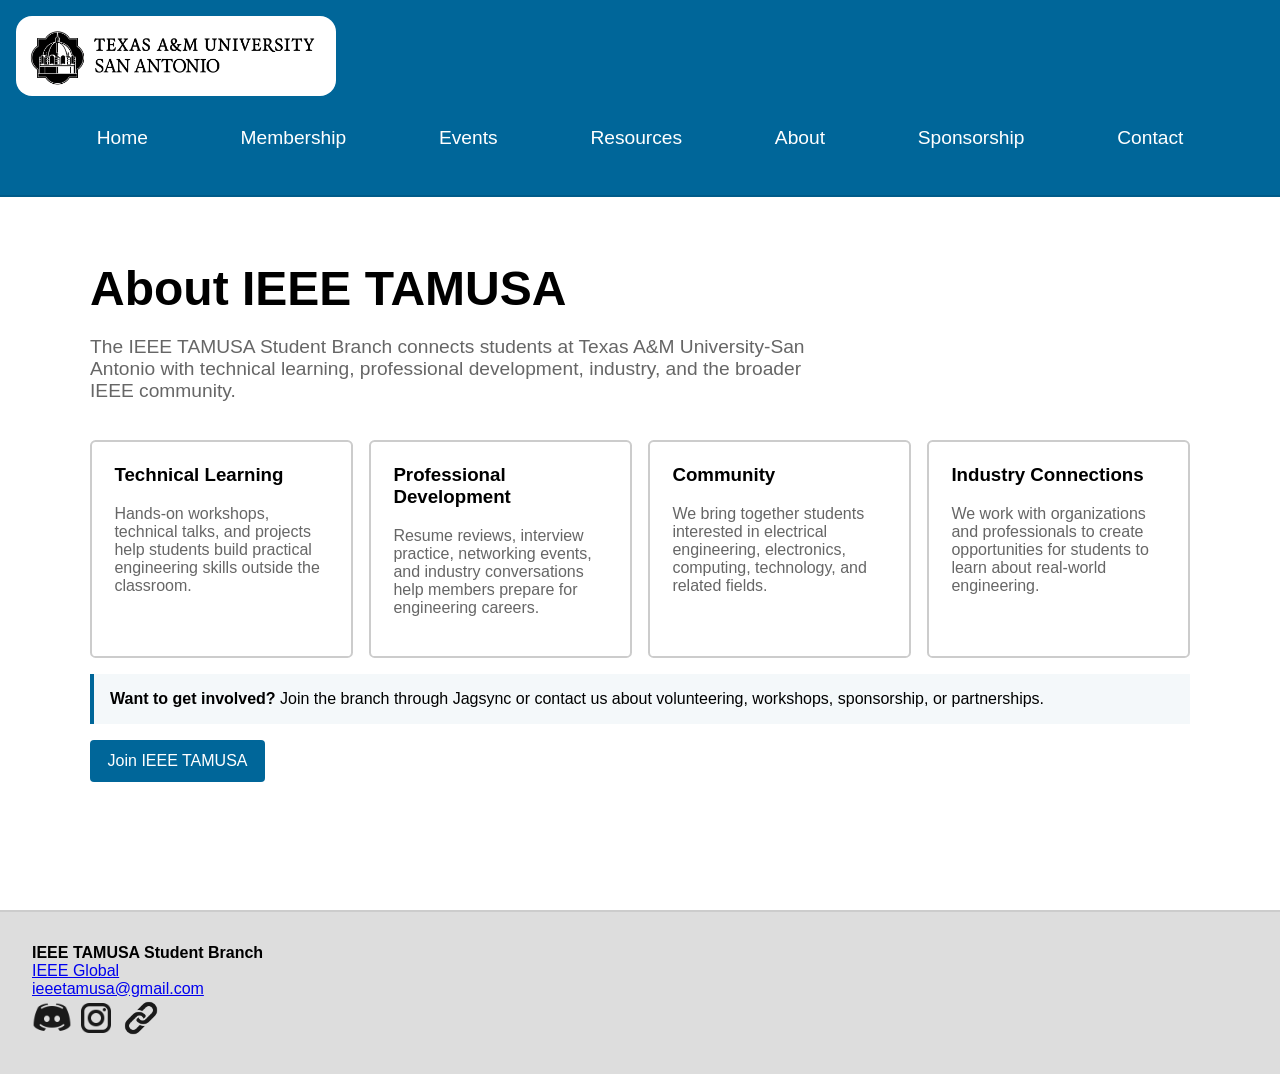
==== About/index.html @ 38035937 "Add files via upload" ====
<!DOCTYPE html>
<html lang="en-US">
<head>
<meta charset="UTF-8">
<meta name="description" content="About - IEEE TAMUSA Student Branch">
<meta name="viewport" content="width=device-width, initial-scale=1.0">
<meta name="theme-color" content="white">
<title>About | IEEE TAMUSA</title>
<link rel="icon" href="/cropped-tamusa_bb_Logo-Black-32x32.png">
<link href="/style.css" rel="stylesheet" type="text/css">

</head>
<body>
<div class="banner">
<a href="/"><img class="logo" src="/001_TAMUSA-Logo_Updated_Horizontal-Black.png" alt="Texas A&M University-San Antonio"></a>
<div class="links"><a class="banner-link" href="/">Home</a>
<a class="banner-link" href="/Membership">Membership</a>
<a class="banner-link" href="/Events">Events</a>
<a class="banner-link" href="/Resources">Resources</a>
<a class="banner-link" href="/About">About</a>
<a class="banner-link" href="/Sponsorship">Sponsorship</a>
<a class="banner-link" href="/Contact">Contact</a></div>
</div>
<main class="page">
<h1>About IEEE TAMUSA</h1>
<p class="page-intro">The IEEE TAMUSA Student Branch connects students at Texas A&amp;M University-San Antonio with technical learning, professional development, industry, and the broader IEEE community.</p>
<div class="card-grid">
<div class="card"><h3>Technical Learning</h3><p>Hands-on workshops, technical talks, and projects help students build practical engineering skills outside the classroom.</p></div>
<div class="card"><h3>Professional Development</h3><p>Resume reviews, interview practice, networking events, and industry conversations help members prepare for engineering careers.</p></div>
<div class="card"><h3>Community</h3><p>We bring together students interested in electrical engineering, electronics, computing, technology, and related fields.</p></div>
<div class="card"><h3>Industry Connections</h3><p>We work with organizations and professionals to create opportunities for students to learn about real-world engineering.</p></div>
</div>
<div class="notice"><strong>Want to get involved?</strong> Join the branch through Jagsync or contact us about volunteering, workshops, sponsorship, or partnerships.</div>
<a class="button" href="/Membership">Join IEEE TAMUSA</a>
</main>
<div class="footer">
    <b>IEEE TAMUSA Student Branch</b><br>
    <a href="https://ieee.org" target="_blank" rel="noopener">IEEE Global</a><br>
    <a href="mailto:ieeetamusa@gmail.com">ieeetamusa@gmail.com</a>
    <div class="socials">
      <a href="https://discord.gg/X2ucbghawh" target="_blank" rel="noopener"><img width="40px" src="/discord.png" alt="Discord"></a>
      <a href="https://www.instagram.com/ieee.tamusa?stkn=cTlqdnpnZnIweW16" target="_blank" rel="noopener"><img width="40px" src="/instagram.png" alt="Instagram"></a>
      <a href="https://jagsync.tamusa.edu/organization/ieee" target="_blank" rel="noopener"><img width="40px" src="/link.png" alt="Jagsync"></a>
    </div>
  </div>

</body></html>
---- style.css ----
/* CSS WRITTEN BY ALEXANDRO RODRIGUEZ SEP 10 2026 */
body {
  margin: 0px;
  font-family: sans-serif;
}
/* CSS FOR THE BANNER */
.banner {
  background: #069;
  padding:1em;
  border-bottom: solid #005b89 2px;
}
.logo {
  max-height: 5em;
  border-radius: 1em;
  background:white;
  float:left;
}
.logo-IEEE {
  height: 2.3em;
  border-radius: .25em;
  background:white;
  padding: .25em;
  float:right;
}
.links {
  text-align:left;
}
.banner-link {
  text-align:center;
  display: inline-block;
  padding: 1.6em 2.3em;
  color: #ffffff;
  font-size:1.2em;
  text-decoration:none;
}
.banner-link:hover {
  text-decoration:underline;
}

/* CSS FOR THE CONTENT */
.title {
  text-align: center;
  margin: 7em 7em 5em;
}
h1 {
  font-size:3em;
}
p {
  color: #666;
  font-size: 1.2em;
}
h2 {
  font-size:2em;
}
.join-button, .RSVP {
  padding:.7em;
  text-align:center;
  border-radius:.25em;
  background: #069;
  color:white;
  display: inline-block;
  margin-top:2em;
  text-decoration:none;
}
.join-button:hover, .RSVP:hover {
  background: #0077b3;
}
.social-content {
  margin-top:5em;
}
.sC {
  display:inline-block;
  padding: 1em;
  border: 2px solid #CCC;
  border-radius:.25em;
  color: #666;
}
.sCT {
  color: #069;
  text-decoration:none;
  font-weight:bold;
}
.sCT:hover {
  color: #0077b3;
}
.description {
  margin: 3em 3em 1em;
  border: solid 2px #CCC;
  border-radius: .25em;
  padding:1em 3em;
}
/* FOOTER */
.footer {
  padding:2em;
  background: #DDD;
  border-top: solid #CCCCCC 2px;
}
a.footer {
  color: #111;
}
.socials {

}
/* MEMBERSHIP CONTENT */
.membership {
  text-align:center;
  margin: 12em 0px 15em;
}
.membership-button {
  display:inline-block;
  border: solid 2px #CCC;
  padding:2em; 
}
.mT, .mTA {
  border-radius: .25em;
  background: #069;
  color: white;
  padding:1em;
  text-decoration: none;
}
.mTA {
  background: white;
  color:#666;
  border:solid #CCC 1px;
}
.mT:hover {
  background: #0077b3;
}
.mTA:hover {
  background: #DDD;
}
/* CSS FOR EVENTS PAGE */
.upcoming-events {
  margin:5em 2em 20em;
}
.uET {
  font-size:2em;
  margin:2em 0px;
}
.event-container {
  border: solid 2px #CCC;
  border-radius: .25em;
  padding: 2em;
  max-width: 26em;
  display:inline-block;
}
.RSVP {
  margin:0px;
  display:block;
}
.eT {
  font-weight: bold;
}
.eD {
  color: #666;
}
@media only screen and (max-width: 1317px) {
  .links {
    margin-top: 5em;
    text-align: center;
  }
}
@media only screen and (max-width: 865px) {
  .links {
     margin-top: 3em;
  }
  .logo {
    max-height: 2.8em;
  }
  .banner-link {
    padding: .2em .4em;
    font-size: 1em;
  }
  h1 {
   font-size:2em;
  }
  .title {
     margin:5em 0em;
   }
}

/* SITE EXTENSIONS */
.page {
  max-width: 1100px;
  margin: 4em auto 8em;
  padding: 0 1.25em;
}
.page h1 { margin-bottom: .35em; }
.page-intro { max-width: 760px; margin-bottom: 2em; }
.card-grid {
  display: grid;
  grid-template-columns: repeat(auto-fit, minmax(240px, 1fr));
  gap: 1em;
}
.card, .form-card {
  border: 2px solid #CCC;
  border-radius: .35em;
  padding: 1.4em;
  background: #fff;
}
.card h3 { margin-top: 0; }
.card p { font-size: 1em; }
.button, button {
  display: inline-block;
  border: 0;
  border-radius: .25em;
  background: #069;
  color: white;
  padding: .75em 1.1em;
  text-decoration: none;
  cursor: pointer;
  font-size: 1em;
}
.button:hover, button:hover { background: #0077b3; }
.button.secondary { background: #555; }
.form-card { max-width: 760px; margin: 0 auto; }
.form-row { margin-bottom: 1em; }
.form-row label { display:block; font-weight:bold; margin-bottom:.35em; }
.form-row input, .form-row textarea, .form-row select {
  width:100%; box-sizing:border-box; padding:.75em; border:1px solid #bbb;
  border-radius:.25em; font:inherit;
}
.form-row textarea { min-height: 150px; resize: vertical; }
.form-status { margin-top:1em; padding:.75em; border-radius:.25em; }
.form-status.success { background:#e8f5e9; color:#205522; }
.form-status.error { background:#ffebee; color:#7f1d1d; }
.event-list { display:grid; gap:1em; }
.event-card { border:2px solid #CCC; border-radius:.35em; padding:1.25em; }
.event-card .eT { font-size:1.2em; margin-bottom:.4em; }
.event-meta { color:#666; margin:.3em 0; }
.admin-nav { display:flex; gap:.5em; flex-wrap:wrap; margin-bottom:1.5em; }
table.admin-table { width:100%; border-collapse:collapse; }
.admin-table th,.admin-table td { border:1px solid #ccc; padding:.6em; text-align:left; vertical-align:top; }
.notice { padding:1em; border-left:4px solid #069; background:#f4f8fa; margin:1em 0; }
.honeypot { position:absolute; left:-10000px; width:1px; height:1px; overflow:hidden; }
@media only screen and (max-width: 865px) {
  .page { margin-top:3em; }
  .form-card { padding:1em; }
  table.admin-table { font-size:.9em; }
}
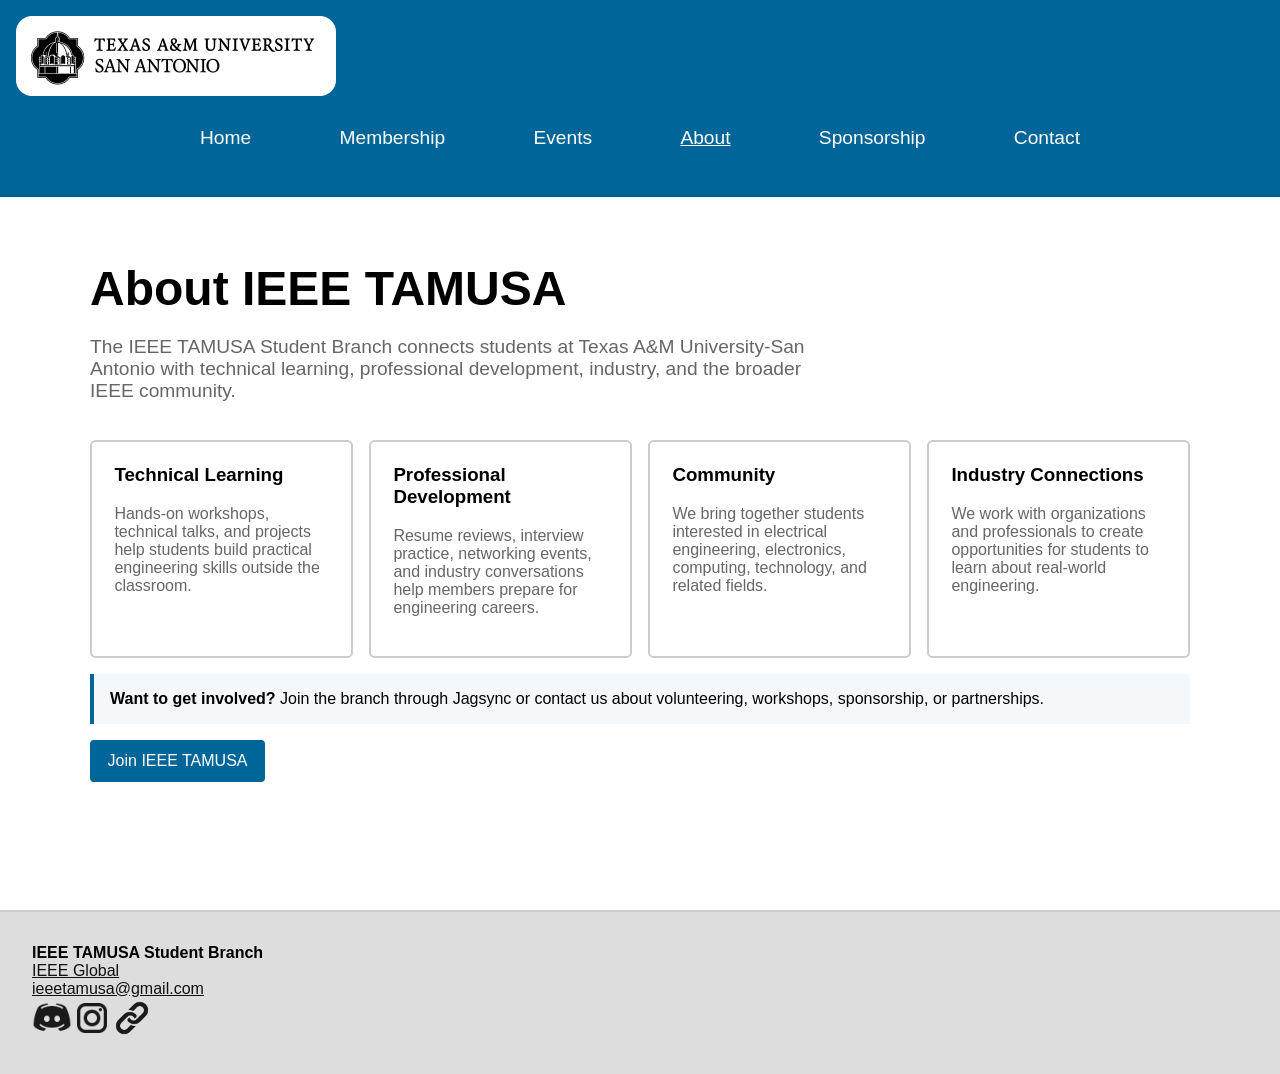
==== commit c1a3835c: "Merge 0fbf3010fd189fe569432f0ef6e6f124ad146884 into 40f305a595db4216a5a930b96a775f88a40eaa76" ====
--- a/About/index.html
+++ b/About/index.html
@@ -2,26 +2,19 @@
 <html lang="en-US">
 <head>
 <meta charset="UTF-8">
-<meta name="description" content="About - IEEE TAMUSA Student Branch">
 <meta name="viewport" content="width=device-width, initial-scale=1.0">
-<meta name="theme-color" content="white">
 <title>About | IEEE TAMUSA</title>
+<meta name="description" content="Learn about the IEEE student branch at Texas A&M University-San Antonio: technical workshops, professional development, and industry connections.">
+<meta property="og:title" content="About | IEEE TAMUSA">
+<meta property="og:description" content="Learn about the IEEE student branch at Texas A&M University-San Antonio: technical workshops, professional development, and industry connections.">
+<meta property="og:site_name" content="IEEE TAMUSA">
 <link rel="icon" href="/cropped-tamusa_bb_Logo-Black-32x32.png">
-<link href="/style.css" rel="stylesheet" type="text/css">
-
+<link rel="stylesheet" href="/style.css">
+<script src="/site.js" defer></script>
 </head>
 <body>
-<div class="banner">
-<a href="/"><img class="logo" src="/001_TAMUSA-Logo_Updated_Horizontal-Black.png" alt="Texas A&M University-San Antonio"></a>
-<div class="links"><a class="banner-link" href="/">Home</a>
-<a class="banner-link" href="/Membership">Membership</a>
-<a class="banner-link" href="/Events">Events</a>
-<a class="banner-link" href="/Resources">Resources</a>
-<a class="banner-link" href="/About">About</a>
-<a class="banner-link" href="/Sponsorship">Sponsorship</a>
-<a class="banner-link" href="/Contact">Contact</a></div>
-</div>
-<main class="page">
+<header id="site-header" class="banner"></header>
+<main id="main" class="page">
 <h1>About IEEE TAMUSA</h1>
 <p class="page-intro">The IEEE TAMUSA Student Branch connects students at Texas A&amp;M University-San Antonio with technical learning, professional development, industry, and the broader IEEE community.</p>
 <div class="card-grid">
@@ -33,15 +26,6 @@
 <div class="notice"><strong>Want to get involved?</strong> Join the branch through Jagsync or contact us about volunteering, workshops, sponsorship, or partnerships.</div>
 <a class="button" href="/Membership">Join IEEE TAMUSA</a>
 </main>
-<div class="footer">
-    <b>IEEE TAMUSA Student Branch</b><br>
-    <a href="https://ieee.org" target="_blank" rel="noopener">IEEE Global</a><br>
-    <a href="mailto:ieeetamusa@gmail.com">ieeetamusa@gmail.com</a>
-    <div class="socials">
-      <a href="https://discord.gg/X2ucbghawh" target="_blank" rel="noopener"><img width="40px" src="/discord.png" alt="Discord"></a>
-      <a href="https://www.instagram.com/ieee.tamusa?stkn=cTlqdnpnZnIweW16" target="_blank" rel="noopener"><img width="40px" src="/instagram.png" alt="Instagram"></a>
-      <a href="https://jagsync.tamusa.edu/organization/ieee" target="_blank" rel="noopener"><img width="40px" src="/link.png" alt="Jagsync"></a>
-    </div>
-  </div>
+<footer id="site-footer" class="footer"></footer>
 
-</body></html>+</body></html>
--- a/style.css
+++ b/style.css
@@ -1,40 +1,59 @@
 /* CSS WRITTEN BY ALEXANDRO RODRIGUEZ SEP 10 2026 */
+:root {
+  --blue: #069;
+  --blue-hover: #0077b3;
+  --blue-dark: #005b89;
+  --text-muted: #666;
+  --border: #CCC;
+  --footer-bg: #DDD;
+}
 body {
-  margin: 0px;
+  margin: 0;
   font-family: sans-serif;
 }
+:focus-visible {
+  outline: 3px solid var(--blue-hover);
+  outline-offset: 2px;
+}
+.skip-link {
+  position: absolute;
+  left: -10000px;
+}
+.skip-link:focus {
+  left: 1em;
+  top: 1em;
+  background: white;
+  padding: .5em 1em;
+  z-index: 10;
+}
+
 /* CSS FOR THE BANNER */
 .banner {
-  background: #069;
-  padding:1em;
-  border-bottom: solid #005b89 2px;
+  display: flow-root;
+  min-height: 5em; /* reserves space while site.js fills it in */
+  background: var(--blue);
+  padding: 1em;
+  border-bottom: solid var(--blue-dark) 2px;
 }
 .logo {
   max-height: 5em;
   border-radius: 1em;
-  background:white;
-  float:left;
-}
-.logo-IEEE {
-  height: 2.3em;
-  border-radius: .25em;
-  background:white;
-  padding: .25em;
-  float:right;
+  background: white;
+  float: left;
 }
 .links {
-  text-align:left;
+  text-align: left;
 }
 .banner-link {
-  text-align:center;
+  text-align: center;
   display: inline-block;
   padding: 1.6em 2.3em;
   color: #ffffff;
-  font-size:1.2em;
-  text-decoration:none;
-}
-.banner-link:hover {
-  text-decoration:underline;
+  font-size: 1.2em;
+  text-decoration: none;
+}
+.banner-link:hover, .banner-link[aria-current="page"] {
+  text-decoration: underline;
 }
 
 /* CSS FOR THE CONTENT */
@@ -43,140 +62,107 @@
   margin: 7em 7em 5em;
 }
 h1 {
-  font-size:3em;
-}
-p {
-  color: #666;
+  font-size: 3em;
+}
+p, li {
+  color: var(--text-muted);
   font-size: 1.2em;
 }
 h2 {
-  font-size:2em;
-}
-.join-button, .RSVP {
-  padding:.7em;
-  text-align:center;
-  border-radius:.25em;
-  background: #069;
-  color:white;
-  display: inline-block;
-  margin-top:2em;
-  text-decoration:none;
-}
-.join-button:hover, .RSVP:hover {
-  background: #0077b3;
+  font-size: 2em;
+}
+.join-button {
+  padding: .7em;
+  text-align: center;
+  border-radius: .25em;
+  background: var(--blue);
+  color: white;
+  display: inline-block;
+  margin-top: 2em;
+  text-decoration: none;
+}
+.join-button:hover {
+  background: var(--blue-hover);
 }
 .social-content {
-  margin-top:5em;
+  margin-top: 5em;
 }
 .sC {
-  display:inline-block;
+  display: inline-flex;
+  flex-direction: column;
+  align-items: center;
+  gap: .5em;
   padding: 1em;
-  border: 2px solid #CCC;
-  border-radius:.25em;
-  color: #666;
+  border: 2px solid var(--border);
+  border-radius: .25em;
+  color: var(--text-muted);
+  text-decoration: none;
 }
 .sCT {
-  color: #069;
-  text-decoration:none;
-  font-weight:bold;
-}
-.sCT:hover {
-  color: #0077b3;
+  color: var(--blue);
+  font-weight: bold;
+}
+.sC:hover .sCT {
+  color: var(--blue-hover);
 }
 .description {
   margin: 3em 3em 1em;
-  border: solid 2px #CCC;
-  border-radius: .25em;
-  padding:1em 3em;
-}
+  border: solid 2px var(--border);
+  border-radius: .25em;
+  padding: 1em 3em;
+}
+.description ul {
+  display: inline-block;
+  text-align: left;
+}
+
 /* FOOTER */
 .footer {
-  padding:2em;
-  background: #DDD;
-  border-top: solid #CCCCCC 2px;
-}
-a.footer {
+  padding: 2em;
+  background: var(--footer-bg);
+  border-top: solid var(--border) 2px;
+}
+.footer a {
   color: #111;
 }
-.socials {
-
-}
+
 /* MEMBERSHIP CONTENT */
 .membership {
-  text-align:center;
-  margin: 12em 0px 15em;
+  text-align: center;
+  margin: 12em 0 15em;
 }
 .membership-button {
-  display:inline-block;
-  border: solid 2px #CCC;
-  padding:2em; 
+  display: inline-block;
+  vertical-align: top;
+  border: solid 2px var(--border);
+  padding: 2em;
+}
+.membership-button ul {
+  list-style: none;
+  padding: 0;
+  margin: 2.5em 0 0;
+}
+.membership-button li {
+  font-size: 1em;
+  color: inherit;
 }
 .mT, .mTA {
   border-radius: .25em;
-  background: #069;
+  background: var(--blue);
   color: white;
-  padding:1em;
+  padding: 1em;
   text-decoration: none;
 }
 .mTA {
   background: white;
-  color:#666;
-  border:solid #CCC 1px;
+  color: var(--text-muted);
+  border: solid var(--border) 1px;
 }
 .mT:hover {
-  background: #0077b3;
+  background: var(--blue-hover);
 }
 .mTA:hover {
-  background: #DDD;
-}
-/* CSS FOR EVENTS PAGE */
-.upcoming-events {
-  margin:5em 2em 20em;
-}
-.uET {
-  font-size:2em;
-  margin:2em 0px;
-}
-.event-container {
-  border: solid 2px #CCC;
-  border-radius: .25em;
-  padding: 2em;
-  max-width: 26em;
-  display:inline-block;
-}
-.RSVP {
-  margin:0px;
-  display:block;
-}
-.eT {
-  font-weight: bold;
-}
-.eD {
-  color: #666;
-}
-@media only screen and (max-width: 1317px) {
-  .links {
-    margin-top: 5em;
-    text-align: center;
-  }
-}
-@media only screen and (max-width: 865px) {
-  .links {
-     margin-top: 3em;
-  }
-  .logo {
-    max-height: 2.8em;
-  }
-  .banner-link {
-    padding: .2em .4em;
-    font-size: 1em;
-  }
-  h1 {
-   font-size:2em;
-  }
-  .title {
-     margin:5em 0em;
-   }
+  background: var(--footer-bg);
 }
 
 /* SITE EXTENSIONS */
@@ -193,7 +179,7 @@
   gap: 1em;
 }
 .card, .form-card {
-  border: 2px solid #CCC;
+  border: 2px solid var(--border);
   border-radius: .35em;
   padding: 1.4em;
   background: #fff;
@@ -204,37 +190,55 @@
   display: inline-block;
   border: 0;
   border-radius: .25em;
-  background: #069;
+  background: var(--blue);
   color: white;
   padding: .75em 1.1em;
   text-decoration: none;
   cursor: pointer;
   font-size: 1em;
 }
-.button:hover, button:hover { background: #0077b3; }
+.button:hover, button:hover { background: var(--blue-hover); }
 .button.secondary { background: #555; }
 .form-card { max-width: 760px; margin: 0 auto; }
+.form-card-left { margin: 0 0 2em; }
 .form-row { margin-bottom: 1em; }
-.form-row label { display:block; font-weight:bold; margin-bottom:.35em; }
+.form-row label { display: block; font-weight: bold; margin-bottom: .35em; }
 .form-row input, .form-row textarea, .form-row select {
-  width:100%; box-sizing:border-box; padding:.75em; border:1px solid #bbb;
-  border-radius:.25em; font:inherit;
+  width: 100%; box-sizing: border-box; padding: .75em; border: 1px solid #bbb;
+  border-radius: .25em; font: inherit;
 }
 .form-row textarea { min-height: 150px; resize: vertical; }
-.form-status { margin-top:1em; padding:.75em; border-radius:.25em; }
-.form-status.success { background:#e8f5e9; color:#205522; }
-.form-status.error { background:#ffebee; color:#7f1d1d; }
-.event-list { display:grid; gap:1em; }
-.event-card { border:2px solid #CCC; border-radius:.35em; padding:1.25em; }
-.event-card .eT { font-size:1.2em; margin-bottom:.4em; }
-.event-meta { color:#666; margin:.3em 0; }
-.admin-nav { display:flex; gap:.5em; flex-wrap:wrap; margin-bottom:1.5em; }
-table.admin-table { width:100%; border-collapse:collapse; }
-.admin-table th,.admin-table td { border:1px solid #ccc; padding:.6em; text-align:left; vertical-align:top; }
-.notice { padding:1em; border-left:4px solid #069; background:#f4f8fa; margin:1em 0; }
-.honeypot { position:absolute; left:-10000px; width:1px; height:1px; overflow:hidden; }
+.form-status { margin-top: 1em; padding: .75em; border-radius: .25em; }
+.form-status.success { background: #e8f5e9; color: #205522; }
+.form-status.error { background: #ffebee; color: #7f1d1d; }
+.event-list { display: grid; gap: 1em; }
+.event-card { border: 2px solid var(--border); border-radius: .35em; padding: 1.25em; }
+.event-card .eT { font-size: 1.2em; font-weight: bold; margin: 0 0 .4em; }
+.event-meta { color: var(--text-muted); margin: .3em 0; }
+.officer { text-align: center; }
+.officer img { border-radius: 50%; object-fit: cover; }
+.officer h2 { font-size: 1.2em; margin: .5em 0 .2em; }
+.officer-role { color: var(--blue); font-weight: bold; margin: 0 0 .5em; }
+.admin-nav { display: flex; gap: .5em; flex-wrap: wrap; margin-bottom: 1.5em; }
+.notice { padding: 1em; border-left: 4px solid var(--blue); background: #f4f8fa; margin: 1em 0; }
+.honeypot { position: absolute; left: -10000px; width: 1px; height: 1px; overflow: hidden; }
+
+@media only screen and (max-width: 1317px) {
+  .links {
+    margin-top: 5em;
+    text-align: center;
+  }
+}
 @media only screen and (max-width: 865px) {
-  .page { margin-top:3em; }
-  .form-card { padding:1em; }
-  table.admin-table { font-size:.9em; }
-}
+  .links { margin-top: 3em; }
+  .logo { max-height: 2.8em; }
+  .banner-link {
+    padding: .2em .4em;
+    font-size: 1em;
+  }
+  h1 { font-size: 2em; }
+  .title { margin: 5em 0; }
+  .description { margin: 2em 1em 1em; padding: 1em; }
+  .page { margin-top: 3em; }
+  .form-card { padding: 1em; }
+}
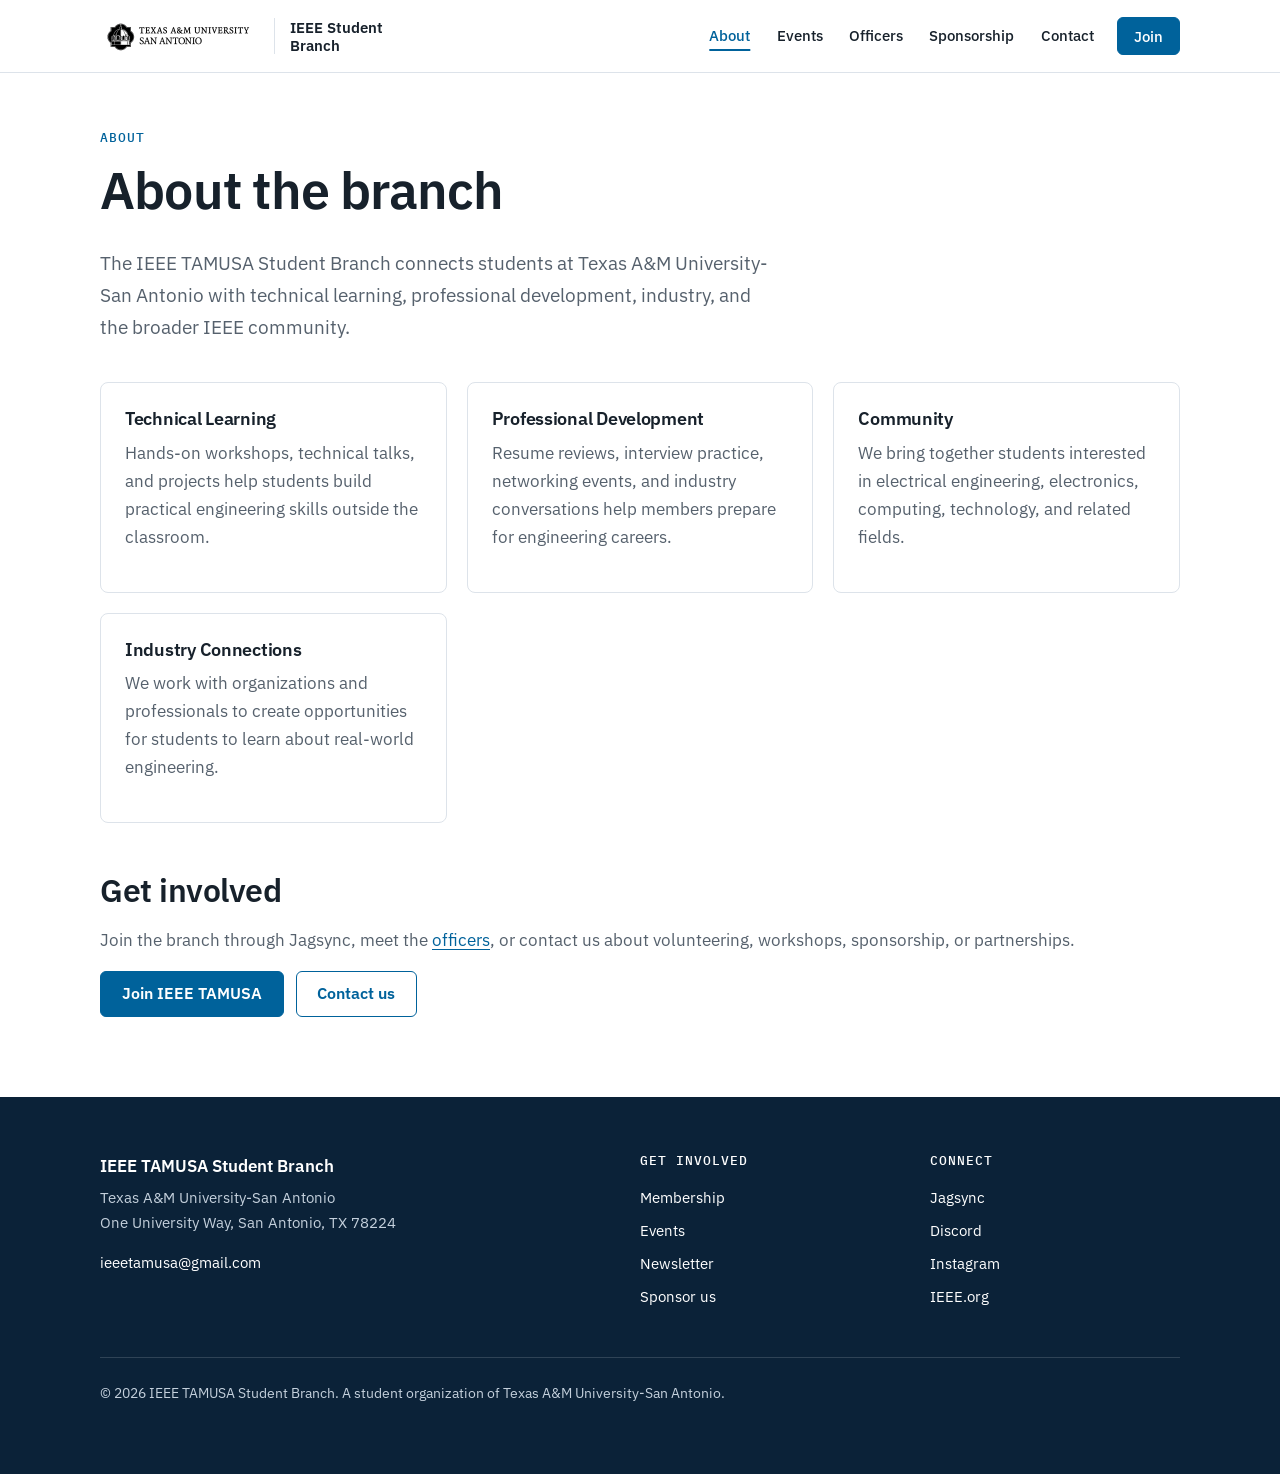
==== commit dc72f815: "Merge d355e2073ca55454812efee61d1658fa251cf1d2 into 40f305a595db4216a5a930b96a775f88a40eaa76" ====
--- a/About/index.html
+++ b/About/index.html
@@ -9,13 +9,17 @@
 <meta property="og:description" content="Learn about the IEEE student branch at Texas A&M University-San Antonio: technical workshops, professional development, and industry connections.">
 <meta property="og:site_name" content="IEEE TAMUSA">
 <link rel="icon" href="/cropped-tamusa_bb_Logo-Black-32x32.png">
+<link rel="preconnect" href="https://fonts.googleapis.com">
+<link rel="preconnect" href="https://fonts.gstatic.com" crossorigin>
+<link rel="stylesheet" href="https://fonts.googleapis.com/css2?family=IBM+Plex+Mono:wght@500&family=IBM+Plex+Sans:wght@400;500;600&display=swap">
 <link rel="stylesheet" href="/style.css">
 <script src="/site.js" defer></script>
 </head>
 <body>
-<header id="site-header" class="banner"></header>
+<header id="site-header" class="site-header"></header>
 <main id="main" class="page">
-<h1>About IEEE TAMUSA</h1>
+<p class="eyebrow">About</p>
+<h1>About the branch</h1>
 <p class="page-intro">The IEEE TAMUSA Student Branch connects students at Texas A&amp;M University-San Antonio with technical learning, professional development, industry, and the broader IEEE community.</p>
 <div class="card-grid">
 <div class="card"><h3>Technical Learning</h3><p>Hands-on workshops, technical talks, and projects help students build practical engineering skills outside the classroom.</p></div>
@@ -23,9 +27,10 @@
 <div class="card"><h3>Community</h3><p>We bring together students interested in electrical engineering, electronics, computing, technology, and related fields.</p></div>
 <div class="card"><h3>Industry Connections</h3><p>We work with organizations and professionals to create opportunities for students to learn about real-world engineering.</p></div>
 </div>
-<div class="notice"><strong>Want to get involved?</strong> Join the branch through Jagsync or contact us about volunteering, workshops, sponsorship, or partnerships.</div>
-<a class="button" href="/Membership">Join IEEE TAMUSA</a>
+<h2>Get involved</h2>
+<p class="muted">Join the branch through Jagsync, meet the <a href="/Officers">officers</a>, or contact us about volunteering, workshops, sponsorship, or partnerships.</p>
+<div class="button-row"><a class="button" href="/Membership">Join IEEE TAMUSA</a><a class="button secondary" href="/Contact">Contact us</a></div>
 </main>
-<footer id="site-footer" class="footer"></footer>
+<footer id="site-footer" class="site-footer"></footer>
 
 </body></html>
--- a/style.css
+++ b/style.css
@@ -1,244 +1,230 @@
-/* CSS WRITTEN BY ALEXANDRO RODRIGUEZ SEP 10 2026 */
+/* IEEE TAMUSA site styles. Original design by Alexandro Rodriguez (Sep 2026); refreshed Oct 2026. */
 :root {
-  --blue: #069;
-  --blue-hover: #0077b3;
-  --blue-dark: #005b89;
-  --text-muted: #666;
-  --border: #CCC;
-  --footer-bg: #DDD;
-}
+  --blue: #00629B;        /* IEEE blue */
+  --blue-hover: #004f7d;
+  --blue-tint: #e8f1f7;
+  --navy: #0b2238;
+  --ink: #17212b;
+  --muted: #56616d;
+  --line: #dde3ea;
+  --surface: #f6f8fa;
+  --radius: 8px;
+  --max: 1120px;
+  --sans: "IBM Plex Sans", system-ui, -apple-system, "Segoe UI", sans-serif;
+  --mono: "IBM Plex Mono", ui-monospace, Consolas, monospace;
+}
+
+/* ---------- Base ---------- */
+*, *::before, *::after { box-sizing: border-box; }
 body {
   margin: 0;
-  font-family: sans-serif;
-}
-:focus-visible {
-  outline: 3px solid var(--blue-hover);
-  outline-offset: 2px;
-}
-.skip-link {
-  position: absolute;
-  left: -10000px;
-}
-.skip-link:focus {
-  left: 1em;
-  top: 1em;
-  background: white;
-  padding: .5em 1em;
-  z-index: 10;
-}
-
-/* CSS FOR THE BANNER */
-.banner {
-  display: flow-root;
-  min-height: 5em; /* reserves space while site.js fills it in */
-  background: var(--blue);
-  padding: 1em;
-  border-bottom: solid var(--blue-dark) 2px;
-}
-.logo {
-  max-height: 5em;
-  border-radius: 1em;
-  background: white;
-  float: left;
-}
-.links {
-  text-align: left;
-}
-.banner-link {
-  text-align: center;
-  display: inline-block;
-  padding: 1.6em 2.3em;
-  color: #ffffff;
-  font-size: 1.2em;
-  text-decoration: none;
-}
-.banner-link:hover, .banner-link[aria-current="page"] {
-  text-decoration: underline;
-}
-
-/* CSS FOR THE CONTENT */
-.title {
-  text-align: center;
-  margin: 7em 7em 5em;
-}
-h1 {
-  font-size: 3em;
-}
-p, li {
-  color: var(--text-muted);
-  font-size: 1.2em;
-}
-h2 {
-  font-size: 2em;
-}
-.join-button {
-  padding: .7em;
-  text-align: center;
-  border-radius: .25em;
-  background: var(--blue);
-  color: white;
-  display: inline-block;
-  margin-top: 2em;
-  text-decoration: none;
-}
-.join-button:hover {
-  background: var(--blue-hover);
-}
-.social-content {
-  margin-top: 5em;
-}
-.sC {
-  display: inline-flex;
-  flex-direction: column;
-  align-items: center;
-  gap: .5em;
-  padding: 1em;
-  border: 2px solid var(--border);
-  border-radius: .25em;
-  color: var(--text-muted);
-  text-decoration: none;
-}
-.sCT {
+  font: 400 1.0625rem/1.65 var(--sans);
+  color: var(--ink);
+  background: #fff;
+}
+h1, h2, h3 { line-height: 1.2; letter-spacing: -0.015em; margin: 0 0 .5em; }
+h1 { font-size: clamp(2.1rem, 4.5vw, 3.25rem); font-weight: 600; }
+h2 { font-size: clamp(1.5rem, 2.8vw, 2rem); font-weight: 600; }
+h3 { font-size: 1.15rem; font-weight: 600; }
+p { margin: 0 0 1em; }
+a { color: var(--blue); text-underline-offset: .2em; }
+a:hover { color: var(--blue-hover); }
+img { max-width: 100%; height: auto; }
+:focus-visible { outline: 3px solid var(--blue); outline-offset: 2px; }
+.skip-link { position: absolute; left: -10000px; }
+.skip-link:focus { left: 1rem; top: 1rem; z-index: 20; background: #fff; padding: .5em 1em; }
+
+.container, .page { max-width: var(--max); margin: 0 auto; padding: 0 1.25rem; }
+.page { padding-top: 3.5rem; padding-bottom: 5rem; }
+.section { padding: 4.5rem 0; }
+.section-alt { background: var(--surface); border-block: 1px solid var(--line); }
+.eyebrow {
+  font: 500 .8rem/1.4 var(--mono);
+  letter-spacing: .08em;
+  text-transform: uppercase;
   color: var(--blue);
-  font-weight: bold;
-}
-.sC:hover .sCT {
-  color: var(--blue-hover);
-}
-.description {
-  margin: 3em 3em 1em;
-  border: solid 2px var(--border);
-  border-radius: .25em;
-  padding: 1em 3em;
-}
-.description ul {
-  display: inline-block;
-  text-align: left;
-}
-
-/* FOOTER */
-.footer {
-  padding: 2em;
-  background: var(--footer-bg);
-  border-top: solid var(--border) 2px;
-}
-.footer a {
-  color: #111;
-}
-
-/* MEMBERSHIP CONTENT */
-.membership {
-  text-align: center;
-  margin: 12em 0 15em;
-}
-.membership-button {
-  display: inline-block;
-  vertical-align: top;
-  border: solid 2px var(--border);
-  padding: 2em;
-}
-.membership-button ul {
-  list-style: none;
-  padding: 0;
-  margin: 2.5em 0 0;
-}
-.membership-button li {
-  font-size: 1em;
-  color: inherit;
-}
-.mT, .mTA {
-  border-radius: .25em;
-  background: var(--blue);
-  color: white;
-  padding: 1em;
-  text-decoration: none;
-}
-.mTA {
-  background: white;
-  color: var(--text-muted);
-  border: solid var(--border) 1px;
-}
-.mT:hover {
-  background: var(--blue-hover);
-}
-.mTA:hover {
-  background: var(--footer-bg);
-}
-
-/* SITE EXTENSIONS */
-.page {
-  max-width: 1100px;
-  margin: 4em auto 8em;
-  padding: 0 1.25em;
-}
-.page h1 { margin-bottom: .35em; }
-.page-intro { max-width: 760px; margin-bottom: 2em; }
-.card-grid {
-  display: grid;
-  grid-template-columns: repeat(auto-fit, minmax(240px, 1fr));
-  gap: 1em;
-}
-.card, .form-card {
-  border: 2px solid var(--border);
-  border-radius: .35em;
-  padding: 1.4em;
-  background: #fff;
-}
-.card h3 { margin-top: 0; }
-.card p { font-size: 1em; }
+  margin: 0 0 .75rem;
+}
+.page h2 { margin-top: 3rem; }
+.page .card h2, .page .eyebrow + h2 { margin-top: 0; }
+.page-intro, .lead { font-size: 1.2rem; color: var(--muted); max-width: 42rem; margin-bottom: 2.5rem; }
+.muted { color: var(--muted); }
+
+/* ---------- Header (built by site.js) ---------- */
+.site-header {
+  position: sticky; top: 0; z-index: 10;
+  min-height: 72px; /* reserves space while site.js fills it in */
+  background: rgba(255, 255, 255, .96);
+  border-bottom: 1px solid var(--line);
+}
+.site-header .container { display: flex; align-items: center; gap: 1.5rem; min-height: 72px; }
+.brand { display: flex; align-items: center; gap: .9rem; text-decoration: none; color: var(--ink); margin-right: auto; }
+.brand img { height: 40px; width: auto; }
+.brand span { padding-left: .9rem; border-left: 1px solid var(--line); font-weight: 600; font-size: .95rem; line-height: 1.2; }
+.nav { display: flex; align-items: center; gap: .25rem; }
+.nav a { color: var(--ink); text-decoration: none; font-weight: 500; font-size: .95rem; padding: .5rem .7rem; border-radius: 6px; }
+.nav a:hover { background: var(--surface); color: var(--ink); }
+.nav a[aria-current="page"] { color: var(--blue); text-decoration: underline; text-decoration-thickness: 2px; text-underline-offset: .5em; }
+.nav .button[aria-current="page"] { color: #fff; text-decoration: none; }
+.nav .button { margin-left: .5rem; padding: .55rem 1rem; color: #fff; }
+.nav .button:hover { background: var(--blue-hover); color: #fff; }
+.menu-toggle { display: none; }
+
+/* ---------- Buttons ---------- */
 .button, button {
   display: inline-block;
-  border: 0;
-  border-radius: .25em;
+  font: 600 1rem/1.2 var(--sans);
+  padding: .8rem 1.3rem;
+  border: 1px solid var(--blue);
+  border-radius: 6px;
   background: var(--blue);
-  color: white;
-  padding: .75em 1.1em;
+  color: #fff;
   text-decoration: none;
   cursor: pointer;
-  font-size: 1em;
-}
-.button:hover, button:hover { background: var(--blue-hover); }
-.button.secondary { background: #555; }
-.form-card { max-width: 760px; margin: 0 auto; }
-.form-card-left { margin: 0 0 2em; }
-.form-row { margin-bottom: 1em; }
-.form-row label { display: block; font-weight: bold; margin-bottom: .35em; }
+}
+.button:hover, button:hover { background: var(--blue-hover); border-color: var(--blue-hover); color: #fff; }
+.button.secondary { background: #fff; color: var(--blue); }
+.button.secondary:hover { background: var(--blue-tint); color: var(--blue-hover); }
+.button-row { display: flex; flex-wrap: wrap; gap: .75rem; }
+
+/* ---------- Home ---------- */
+.hero { padding: 5rem 0 4.5rem; }
+.hero .container { display: grid; grid-template-columns: 1.4fr 1fr; gap: 3.5rem; align-items: center; }
+.hero h1 { max-width: 20ch; }
+.next-event { border: 1px solid var(--line); border-radius: var(--radius); padding: 1.5rem; background: var(--surface); }
+.next-event h2 { font-size: 1.25rem; margin-bottom: .25rem; }
+.next-event p { margin-bottom: 1rem; }
+
+.pillars { display: grid; grid-template-columns: repeat(3, 1fr); gap: 2.5rem; margin-top: 2.5rem; }
+.pillars > div { border-top: 2px solid var(--ink); padding-top: 1.25rem; }
+.pillars .num { font: 500 .85rem var(--mono); color: var(--blue); display: block; margin-bottom: .75rem; }
+.pillars p { color: var(--muted); }
+
+.split { display: grid; grid-template-columns: 1fr 1.3fr; gap: 3.5rem; align-items: start; }
+.rule-list { list-style: none; margin: 0; padding: 0; border-top: 1px solid var(--line); }
+.rule-list li { padding: 1rem 0; border-bottom: 1px solid var(--line); }
+
+.links-list { display: grid; grid-template-columns: repeat(3, 1fr); gap: 1rem; }
+.link-card {
+  display: flex; align-items: center; gap: 1rem;
+  padding: 1rem 1.25rem; border: 1px solid var(--line); border-radius: var(--radius);
+  color: var(--ink); text-decoration: none; font-weight: 600; background: #fff;
+}
+.link-card img { width: 36px; height: 36px; object-fit: contain; }
+.link-card small { display: block; font-weight: 400; color: var(--muted); }
+.link-card::after { content: "→"; margin-left: auto; color: var(--blue); }
+.link-card:hover { border-color: var(--blue); color: var(--ink); }
+
+.partners { display: flex; flex-wrap: wrap; align-items: center; gap: 3rem; margin-top: 1.5rem; }
+.partners img { height: auto; max-height: 56px; filter: grayscale(1); opacity: .8; }
+
+.cta-band { background: var(--navy); color: #fff; }
+.cta-band .container { display: flex; flex-wrap: wrap; align-items: center; justify-content: space-between; gap: 1.5rem; padding-block: 3.5rem; }
+.cta-band h2 { margin: 0; }
+.cta-band p { color: #c4d0dc; margin: .4rem 0 0; }
+.cta-band .button.secondary { background: transparent; color: #fff; border-color: #fff; }
+.cta-band .button.secondary:hover { background: rgba(255, 255, 255, .1); }
+
+/* ---------- Cards & grids ---------- */
+.card-grid { display: grid; grid-template-columns: repeat(auto-fill, minmax(260px, 1fr)); gap: 1.25rem; }
+.card, .form-card {
+  border: 1px solid var(--line);
+  border-radius: var(--radius);
+  padding: 1.5rem;
+  background: #fff;
+}
+.card h3 { margin-top: 0; }
+.card p { color: var(--muted); }
+.card .button { margin-top: .5rem; }
+
+/* Membership */
+.plans { display: grid; grid-template-columns: repeat(2, 1fr); gap: 1.25rem; }
+.plan { display: flex; flex-direction: column; }
+.plan ul { padding-left: 1.2rem; color: var(--muted); margin: 0 0 1.5rem; }
+.plan li { margin-bottom: .4rem; }
+.plan .button { margin-top: auto; align-self: flex-start; }
+.plan.featured { border: 2px solid var(--blue); }
+
+/* Officers */
+.officer { display: flex; align-items: center; gap: 1rem; }
+.officer .avatar {
+  flex: none; width: 56px; height: 56px; border-radius: 50%;
+  display: grid; place-items: center;
+  background: var(--blue-tint); color: var(--blue); font-weight: 600;
+  object-fit: cover;
+}
+.officer h3 { margin: 0; }
+.officer-role { margin: 0; color: var(--muted); font-size: .95rem; }
+
+/* Events (cards are built in Events/index.html) */
+.event-list { display: grid; gap: 1rem; }
+.event-card {
+  display: grid; grid-template-columns: 5.5rem 1fr; gap: 0 1.5rem;
+  border: 1px solid var(--line); border-radius: var(--radius); padding: 1.5rem;
+}
+.event-date { grid-row: span 6; text-align: center; border-right: 1px solid var(--line); padding-right: 1.25rem; }
+.event-date .month { display: block; font: 500 .8rem var(--mono); color: var(--blue); text-transform: uppercase; letter-spacing: .08em; }
+.event-date .day { display: block; font-size: 2.2rem; font-weight: 600; line-height: 1.1; }
+.event-card .eT { font-size: 1.25rem; margin: 0 0 .25rem; }
+.event-meta { color: var(--muted); margin: 0 0 .25rem; }
+.event-card p { margin: .5rem 0 0; color: var(--muted); }
+.event-card .button { justify-self: start; margin-top: 1rem; }
+
+/* ---------- Forms ---------- */
+.form-card { max-width: 40rem; }
+.form-row { margin-bottom: 1.1rem; }
+.form-row label { display: block; font-weight: 600; margin-bottom: .35rem; }
 .form-row input, .form-row textarea, .form-row select {
-  width: 100%; box-sizing: border-box; padding: .75em; border: 1px solid #bbb;
-  border-radius: .25em; font: inherit;
-}
-.form-row textarea { min-height: 150px; resize: vertical; }
-.form-status { margin-top: 1em; padding: .75em; border-radius: .25em; }
-.form-status.success { background: #e8f5e9; color: #205522; }
-.form-status.error { background: #ffebee; color: #7f1d1d; }
-.event-list { display: grid; gap: 1em; }
-.event-card { border: 2px solid var(--border); border-radius: .35em; padding: 1.25em; }
-.event-card .eT { font-size: 1.2em; font-weight: bold; margin: 0 0 .4em; }
-.event-meta { color: var(--text-muted); margin: .3em 0; }
-.officer { text-align: center; }
-.officer img { border-radius: 50%; object-fit: cover; }
-.officer h2 { font-size: 1.2em; margin: .5em 0 .2em; }
-.officer-role { color: var(--blue); font-weight: bold; margin: 0 0 .5em; }
-.admin-nav { display: flex; gap: .5em; flex-wrap: wrap; margin-bottom: 1.5em; }
-.notice { padding: 1em; border-left: 4px solid var(--blue); background: #f4f8fa; margin: 1em 0; }
+  width: 100%; padding: .75rem .85rem; font: inherit; color: var(--ink);
+  border: 1px solid #c3ccd5; border-radius: 6px; background: #fff;
+}
+.form-row input:focus, .form-row textarea:focus { outline: 2px solid var(--blue); outline-offset: 0; border-color: var(--blue); }
+.form-row textarea { min-height: 160px; resize: vertical; }
+.cf-turnstile { margin-bottom: 1rem; }
+.form-status:empty { display: none; }
+.form-status { margin-top: 1rem; padding: .75rem 1rem; border-radius: 6px; }
+.form-status.success { background: #e8f5e9; color: #1d5a22; }
+.form-status.error { background: #fdecec; color: #8a1c1c; }
 .honeypot { position: absolute; left: -10000px; width: 1px; height: 1px; overflow: hidden; }
-
-@media only screen and (max-width: 1317px) {
-  .links {
-    margin-top: 5em;
-    text-align: center;
-  }
-}
-@media only screen and (max-width: 865px) {
-  .links { margin-top: 3em; }
-  .logo { max-height: 2.8em; }
-  .banner-link {
-    padding: .2em .4em;
-    font-size: 1em;
-  }
-  h1 { font-size: 2em; }
-  .title { margin: 5em 0; }
-  .description { margin: 2em 1em 1em; padding: 1em; }
-  .page { margin-top: 3em; }
-  .form-card { padding: 1em; }
-}
+.contact-layout { display: grid; grid-template-columns: 1.6fr 1fr; gap: 3rem; align-items: start; }
+.contact-layout aside h2 { font-size: 1.15rem; margin-top: 0; }
+.notice { padding: 1rem 1.25rem; border-left: 3px solid var(--blue); background: var(--surface); border-radius: 0 6px 6px 0; margin: 1rem 0; }
+
+/* Admin */
+.admin-nav { display: flex; gap: .5rem; flex-wrap: wrap; margin-bottom: 2rem; }
+
+
+/* ---------- Footer (built by site.js) ---------- */
+.site-footer { background: var(--navy); color: #c4d0dc; font-size: .95rem; }
+.site-footer .container { display: grid; grid-template-columns: 2fr 1fr 1fr; gap: 2.5rem; padding-block: 3.5rem; }
+.site-footer h2 { font-size: .8rem; font-family: var(--mono); font-weight: 500; letter-spacing: .08em; text-transform: uppercase; color: #fff; margin-bottom: 1rem; }
+.site-footer ul { list-style: none; margin: 0; padding: 0; }
+.site-footer li { margin-bottom: .5rem; }
+.site-footer a { color: #fff; text-decoration: none; }
+.site-footer a:hover { text-decoration: underline; color: #fff; }
+.site-footer .footer-name { color: #fff; font-weight: 600; font-size: 1.05rem; margin-bottom: .25rem; }
+.site-footer .legal { grid-column: 1 / -1; border-top: 1px solid rgba(255, 255, 255, .15); padding-top: 1.5rem; font-size: .85rem; }
+
+/* ---------- Responsive ---------- */
+@media (max-width: 960px) {
+  .menu-toggle { display: inline-block; background: #fff; color: var(--ink); border-color: var(--line); padding: .5rem .9rem; }
+  .menu-toggle:hover { background: var(--surface); color: var(--ink); border-color: var(--line); }
+  .nav { display: none; position: absolute; top: 100%; left: 0; right: 0; flex-direction: column; align-items: stretch;
+         background: #fff; border-bottom: 1px solid var(--line); padding: .5rem 1.25rem 1.25rem; }
+  .nav-open .nav { display: flex; }
+  .nav a { padding: .8rem .25rem; border-bottom: 1px solid var(--line); border-radius: 0; }
+  .nav .button { margin: 1rem 0 0; text-align: center; border-bottom: 0; }
+  .hero .container, .split, .contact-layout { grid-template-columns: 1fr; gap: 2.5rem; }
+  .pillars, .links-list { grid-template-columns: 1fr; gap: 1.5rem; }
+  .site-footer .container { grid-template-columns: 1fr 1fr; }
+  .site-footer .container > :first-child { grid-column: 1 / -1; }
+}
+@media (max-width: 640px) {
+  body { font-size: 1rem; }
+  .brand span { display: none; }
+  .hero { padding: 3rem 0; }
+  .section { padding: 3rem 0; }
+  .plans { grid-template-columns: 1fr; }
+  .event-card { grid-template-columns: 4rem 1fr; gap: 0 1rem; padding: 1.25rem; }
+  .event-date { padding-right: .75rem; }
+}
